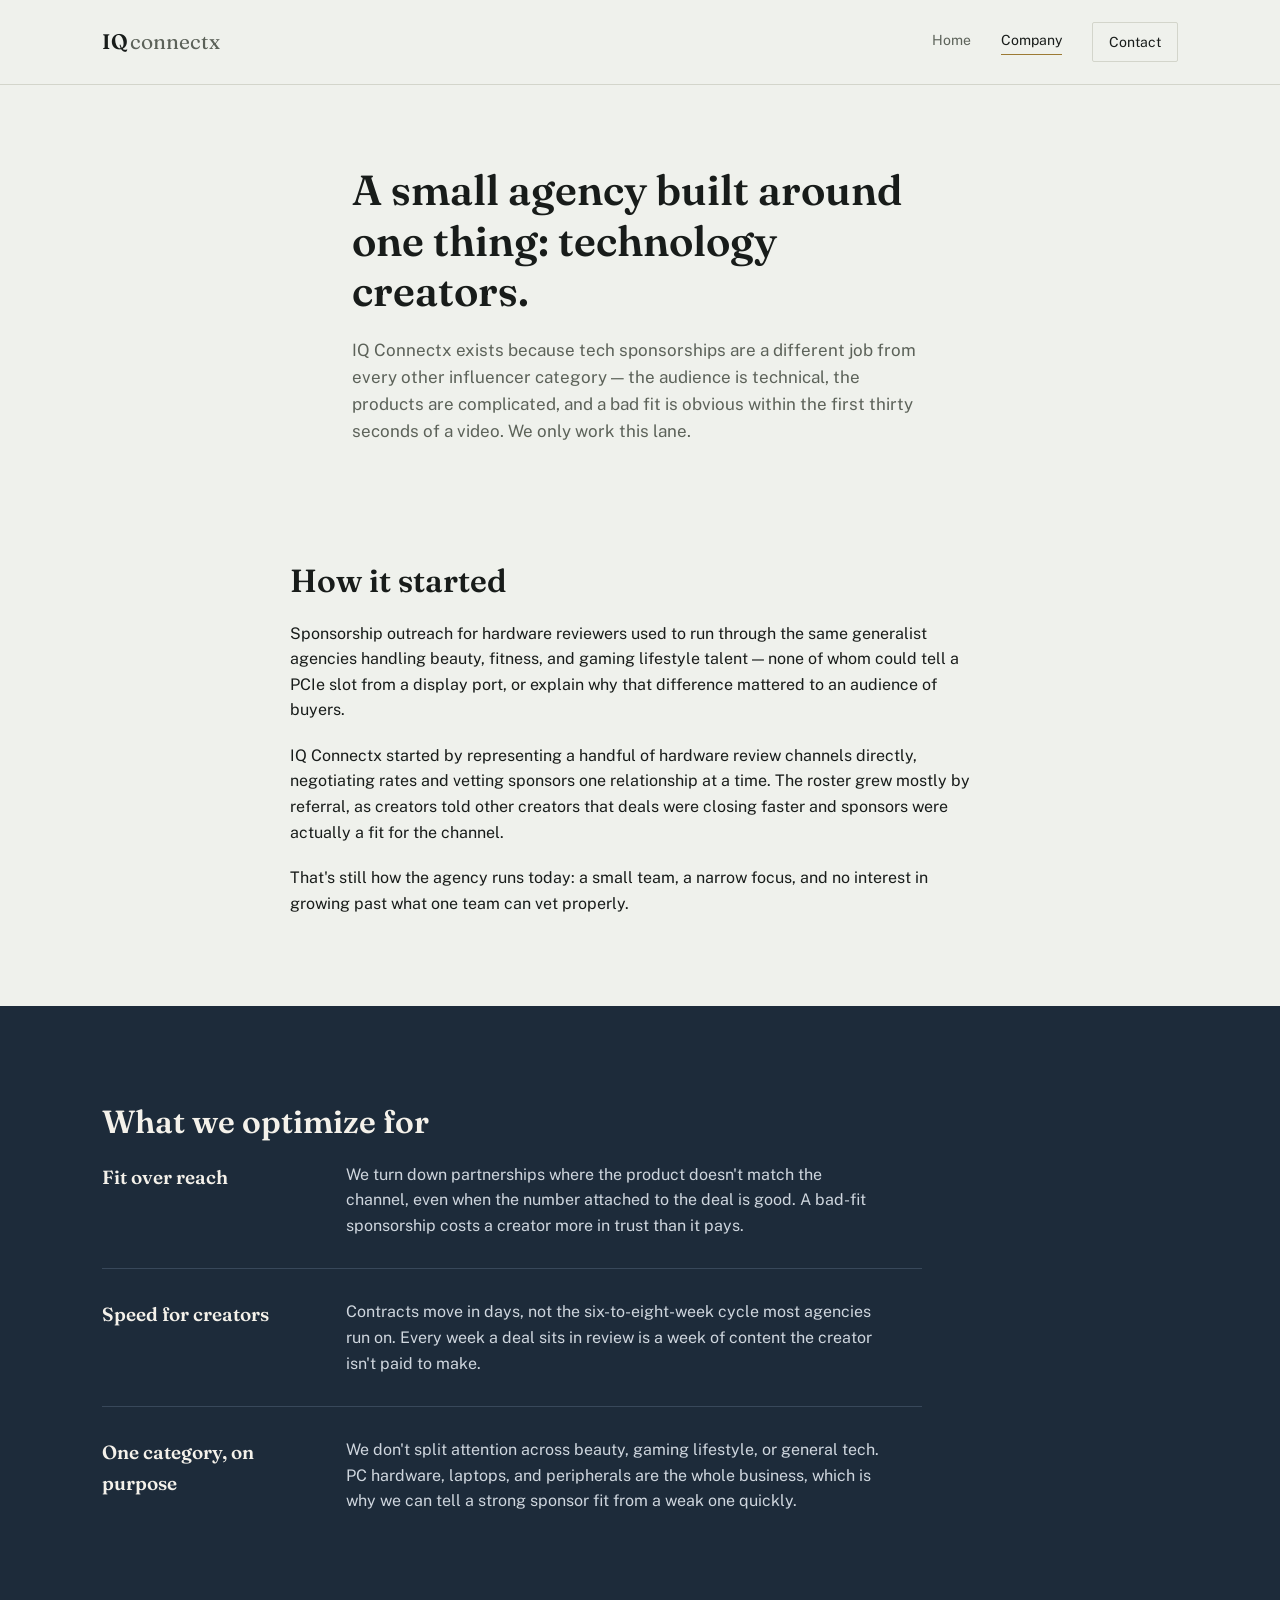
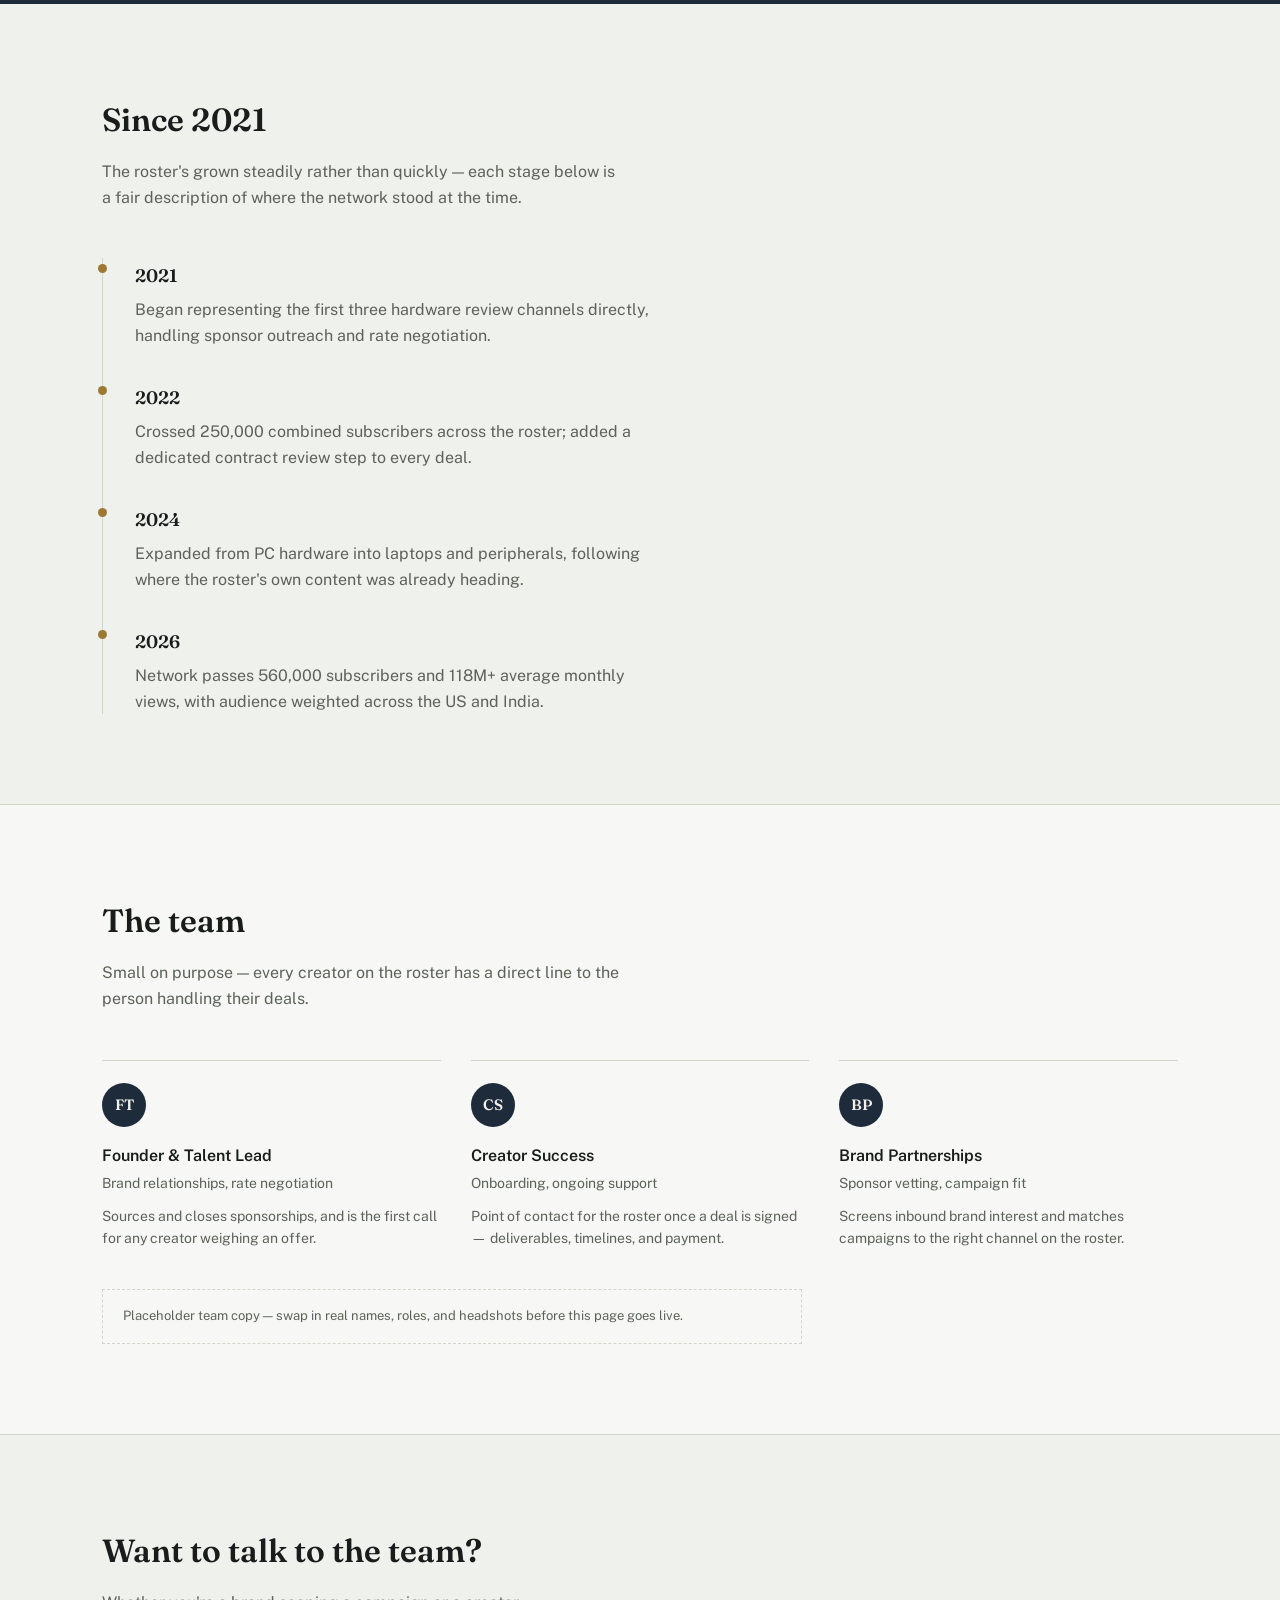
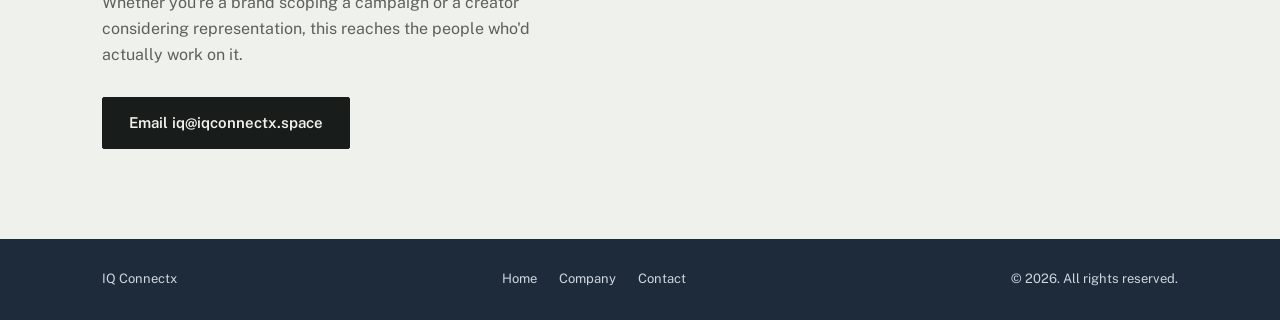
==== company.html @ 3655e23b "Rename company (1).html to company.html" ====
<!DOCTYPE html>
<html lang="en">
<head>
<meta charset="UTF-8">
<meta name="viewport" content="width=device-width, initial-scale=1.0">
<title>Company | IQ Connectx</title>
<link rel="preconnect" href="https://fonts.googleapis.com">
<link rel="preconnect" href="https://fonts.gstatic.com" crossorigin>
<link href="https://fonts.googleapis.com/css2?family=Fraunces:wght@400;500;600;700&family=Public+Sans:wght@400;500;600;700&display=swap" rel="stylesheet">
<link rel="stylesheet" href="style.css">
</head>
<body>

<header>
  <nav>
    <a href="index.html#top" class="wordmark">IQ<span>connectx</span></a>
    <div class="nav-links">
      <a href="index.html" class="nav-link">Home</a>
      <a href="company.html" class="nav-link is-current" aria-current="page">Company</a>
      <a href="#contact" class="nav-link nav-link--cta">Contact</a>
    </div>
  </nav>
</header>

<div class="company-hero">
  <h1>A small agency built around one thing: technology creators.</h1>
  <p>IQ Connectx exists because tech sponsorships are a different job from every other influencer category — the audience is technical, the products are complicated, and a bad fit is obvious within the first thirty seconds of a video. We only work this lane.</p>
</div>

<section class="section" id="story">
  <div class="section-inner story">
    <h2>How it started</h2>
    <p>Sponsorship outreach for hardware reviewers used to run through the same generalist agencies handling beauty, fitness, and gaming lifestyle talent — none of whom could tell a PCIe slot from a display port, or explain why that difference mattered to an audience of buyers.</p>
    <p>IQ Connectx started by representing a handful of hardware review channels directly, negotiating rates and vetting sponsors one relationship at a time. The roster grew mostly by referral, as creators told other creators that deals were closing faster and sponsors were actually a fit for the channel.</p>
    <p>That's still how the agency runs today: a small team, a narrow focus, and no interest in growing past what one team can vet properly.</p>
  </div>
</section>

<section class="section section--navy" id="values">
  <div class="section-inner">
    <h2>What we optimize for</h2>
    <div class="values">
      <div class="value-row">
        <h3>Fit over reach</h3>
        <p>We turn down partnerships where the product doesn't match the channel, even when the number attached to the deal is good. A bad-fit sponsorship costs a creator more in trust than it pays.</p>
      </div>
      <div class="value-row">
        <h3>Speed for creators</h3>
        <p>Contracts move in days, not the six-to-eight-week cycle most agencies run on. Every week a deal sits in review is a week of content the creator isn't paid to make.</p>
      </div>
      <div class="value-row">
        <h3>One category, on purpose</h3>
        <p>We don't split attention across beauty, gaming lifestyle, or general tech. PC hardware, laptops, and peripherals are the whole business, which is why we can tell a strong sponsor fit from a weak one quickly.</p>
      </div>
    </div>
  </div>
</section>

<section class="section" id="timeline">
  <div class="section-inner">
    <h2>Since 2021</h2>
    <p class="section-dek">The roster's grown steadily rather than quickly — each stage below is a fair description of where the network stood at the time.</p>
    <div class="timeline">
      <div class="timeline-row">
        <div class="timeline-year">2021</div>
        <p>Began representing the first three hardware review channels directly, handling sponsor outreach and rate negotiation.</p>
      </div>
      <div class="timeline-row">
        <div class="timeline-year">2022</div>
        <p>Crossed 250,000 combined subscribers across the roster; added a dedicated contract review step to every deal.</p>
      </div>
      <div class="timeline-row">
        <div class="timeline-year">2024</div>
        <p>Expanded from PC hardware into laptops and peripherals, following where the roster's own content was already heading.</p>
      </div>
      <div class="timeline-row">
        <div class="timeline-year">2026</div>
        <p>Network passes 560,000 subscribers and 118M+ average monthly views, with audience weighted across the US and India.</p>
      </div>
    </div>
  </div>
</section>

<section class="section" id="team" style="background: var(--paper-raised); border-top: 1px solid var(--line); border-bottom: 1px solid var(--line);">
  <div class="section-inner">
    <h2>The team</h2>
    <p class="section-dek">Small on purpose — every creator on the roster has a direct line to the person handling their deals.</p>
    <div class="team">
      <div class="team-card">
        <div class="team-avatar">FT</div>
        <h3>Founder &amp; Talent Lead</h3>
        <p class="team-role">Brand relationships, rate negotiation</p>
        <p>Sources and closes sponsorships, and is the first call for any creator weighing an offer.</p>
      </div>
      <div class="team-card">
        <div class="team-avatar">CS</div>
        <h3>Creator Success</h3>
        <p class="team-role">Onboarding, ongoing support</p>
        <p>Point of contact for the roster once a deal is signed — deliverables, timelines, and payment.</p>
      </div>
      <div class="team-card">
        <div class="team-avatar">BP</div>
        <h3>Brand Partnerships</h3>
        <p class="team-role">Sponsor vetting, campaign fit</p>
        <p>Screens inbound brand interest and matches campaigns to the right channel on the roster.</p>
      </div>
    </div>
    <p class="editor-note">Placeholder team copy — swap in real names, roles, and headshots before this page goes live.</p>
  </div>
</section>

<section class="section" id="contact">
  <div class="section-inner">
    <h2>Want to talk to the team?</h2>
    <p class="contact-sub">Whether you're a brand scoping a campaign or a creator considering representation, this reaches the people who'd actually work on it.</p>
    <a class="button" href="mailto:iq@iqconnectx.space">Email iq@iqconnectx.space</a>
  </div>
</section>

<footer>
  <div class="footer-inner">
    <span>IQ Connectx</span>
    <div class="footer-links">
      <a href="index.html">Home</a>
      <a href="company.html">Company</a>
      <a href="#contact">Contact</a>
    </div>
    <span>© 2026. All rights reserved.</span>
  </div>
</footer>

</body>
</html>
---- style.css ----
* {
  margin: 0;
  padding: 0;
  box-sizing: border-box;
}

:root {
  --paper: #eff1ec;
  --paper-raised: #f7f8f5;
  --ink: #181c1a;
  --ink-muted: #5c6259;
  --navy: #1d2b3a;
  --navy-text: #cfd6de;
  --gold: #9c7a34;
  --line: #d3d5cb;
  --line-on-navy: #38485a;

  --font-display: 'Fraunces', serif;
  --font-body: 'Public Sans', sans-serif;
}

@media (prefers-reduced-motion: reduce) {
  * { animation: none !important; transition: none !important; }
}

html {
  scroll-behavior: smooth;
}

body {
  font-family: var(--font-body);
  background: var(--paper);
  color: var(--ink);
  line-height: 1.6;
  font-size: 16px;
}

a { color: inherit; }

img { max-width: 100%; display: block; }

/* ---------- Header / Nav ---------- */

header {
  padding: 22px 8%;
  border-bottom: 1px solid var(--line);
  background: var(--paper);
}

nav {
  display: flex;
  justify-content: space-between;
  align-items: center;
  max-width: 1180px;
  margin: 0 auto;
}

.wordmark {
  font-family: var(--font-display);
  font-weight: 600;
  font-size: 21px;
  text-decoration: none;
  color: var(--ink);
}

.wordmark span {
  color: var(--ink-muted);
  font-weight: 400;
  margin-left: 2px;
}

.nav-links {
  display: flex;
  align-items: center;
  gap: 30px;
}

.nav-link {
  text-decoration: none;
  font-size: 14px;
  color: var(--ink-muted);
  padding-bottom: 3px;
  border-bottom: 1px solid transparent;
  transition: color 0.15s ease, border-color 0.15s ease;
}

.nav-link:hover {
  color: var(--ink);
}

.nav-link.is-current {
  color: var(--ink);
  border-bottom-color: var(--gold);
}

.nav-link--cta {
  color: var(--ink);
  border: 1px solid var(--line);
  padding: 8px 16px;
  border-radius: 2px;
}

.nav-link--cta:hover {
  border-color: var(--gold);
  color: var(--ink);
}

/* ---------- Buttons ---------- */

.button {
  display: inline-block;
  background: var(--ink);
  color: var(--paper);
  padding: 13px 26px;
  border-radius: 2px;
  text-decoration: none;
  font-weight: 600;
  font-size: 15px;
  border: 1px solid var(--ink);
  transition: background 0.15s ease, color 0.15s ease;
}

.button:hover {
  background: transparent;
  color: var(--ink);
}

.button--on-navy {
  background: var(--gold);
  color: var(--navy);
  border-color: var(--gold);
}

.button--on-navy:hover {
  background: transparent;
  color: var(--gold);
}

.button--ghost {
  background: transparent;
  border: 1px solid var(--line);
  color: var(--ink);
}

.button--ghost:hover {
  border-color: var(--gold);
  background: transparent;
  color: var(--ink);
}

/* ---------- Hero ---------- */

.hero {
  max-width: 1180px;
  margin: 0 auto;
  padding: 80px 8% 96px;
  display: grid;
  grid-template-columns: 1.1fr 0.9fr;
  gap: 64px;
  align-items: start;
}

.hero-copy h1 {
  font-family: var(--font-display);
  font-size: 46px;
  line-height: 1.18;
  font-weight: 600;
  margin-bottom: 22px;
  max-width: 18ch;
}

.hero-sub {
  font-size: 17px;
  color: var(--ink-muted);
  max-width: 46ch;
  margin-bottom: 32px;
}

.hero-actions {
  display: flex;
  gap: 14px;
  flex-wrap: wrap;
}

/* ---------- Snapshot card (hero, right column) ---------- */

.snapshot-card {
  background: var(--paper-raised);
  border: 1px solid var(--line);
  border-top: 4px solid var(--gold);
}

.snapshot-head {
  display: flex;
  justify-content: space-between;
  align-items: baseline;
  padding: 18px 22px 14px;
  border-bottom: 1px solid var(--line);
}

.snapshot-head h2 {
  font-family: var(--font-body);
  font-size: 15px;
  font-weight: 600;
}

.snapshot-head span {
  font-size: 12px;
  color: var(--ink-muted);
}

.snapshot-figure {
  padding: 22px 22px 6px;
}

.snapshot-figure strong {
  display: block;
  font-family: var(--font-display);
  font-size: 44px;
  font-weight: 600;
  line-height: 1;
}

.snapshot-figure span {
  display: block;
  margin-top: 8px;
  font-size: 13px;
  color: var(--ink-muted);
}

.snapshot-rows {
  list-style: none;
  padding: 6px 22px 20px;
}

.snapshot-rows li {
  display: flex;
  justify-content: space-between;
  gap: 16px;
  padding: 11px 0;
  border-bottom: 1px solid var(--line);
  font-size: 14px;
}

.snapshot-rows li:last-child {
  border-bottom: none;
}

.snapshot-rows span:first-child {
  color: var(--ink-muted);
}

.snapshot-rows span:last-child {
  text-align: right;
  font-weight: 500;
  max-width: 22ch;
}

/* ---------- Sections (shared) ---------- */

.section {
  padding: 90px 8%;
}

.section-inner {
  max-width: 1180px;
  margin: 0 auto;
}

.section h2 {
  font-family: var(--font-display);
  font-size: 32px;
  font-weight: 600;
  max-width: 26ch;
  margin-bottom: 14px;
}

.section-dek {
  color: var(--ink-muted);
  max-width: 52ch;
  margin-bottom: 48px;
}

.section--navy {
  background: var(--navy);
  color: var(--navy-text);
}

.section--navy h2 {
  color: #f4f1ea;
}

.section--navy .section-dek {
  color: var(--navy-text);
}

/* ---------- Split panels: for brands / for creators ---------- */

.split {
  display: grid;
  grid-template-columns: 1fr 1fr;
  border: 1px solid var(--line);
}

.split-panel {
  padding: 44px 40px;
}

.split-panel--paper {
  background: var(--paper-raised);
}

.split-panel--navy {
  background: var(--navy);
  color: var(--navy-text);
  border-left: 1px solid var(--line);
}

.split-panel h3 {
  font-family: var(--font-display);
  font-size: 21px;
  font-weight: 600;
  margin-bottom: 14px;
}

.split-panel--navy h3 {
  color: #f4f1ea;
}

.split-panel p {
  font-size: 15px;
  color: var(--ink-muted);
  max-width: 40ch;
}

.split-panel--navy p {
  color: var(--navy-text);
}

.split-note {
  margin-top: 28px;
  font-size: 15px;
  color: var(--ink-muted);
  max-width: 64ch;
}

/* ---------- Benchmark bars ---------- */

.bench {
  max-width: 780px;
}

.bench-row {
  display: grid;
  grid-template-columns: 160px 1fr 220px;
  align-items: center;
  gap: 22px;
  padding: 18px 0;
  border-bottom: 1px solid var(--line);
}

.bench-label {
  font-size: 14px;
  color: var(--ink-muted);
}

.bench-track {
  height: 6px;
  background: var(--paper-raised);
  border: 1px solid var(--line);
}

.bench-fill {
  height: 100%;
  width: var(--value);
  background: var(--ink);
}

.bench-value {
  font-size: 14px;
  text-align: right;
  font-weight: 500;
}

/* ---------- About teaser band (index) ---------- */

.about-teaser {
  display: grid;
  grid-template-columns: 1.2fr 0.8fr;
  gap: 48px;
  align-items: center;
}

.about-teaser p {
  color: var(--navy-text);
  max-width: 52ch;
  margin-bottom: 26px;
}

.about-teaser h2 {
  margin-bottom: 20px;
}

/* ---------- Contact ---------- */

.contact-sub {
  color: var(--ink-muted);
  max-width: 44ch;
  margin-bottom: 30px;
}

/* ---------- Footer ---------- */

footer {
  background: var(--navy);
  color: var(--navy-text);
  padding: 30px 8%;
}

.footer-inner {
  max-width: 1180px;
  margin: 0 auto;
  display: flex;
  justify-content: space-between;
  align-items: center;
  flex-wrap: wrap;
  gap: 12px;
  font-size: 13px;
}

.footer-links {
  display: flex;
  gap: 22px;
}

.footer-links a {
  text-decoration: none;
  color: var(--navy-text);
}

.footer-links a:hover {
  color: #f4f1ea;
}

/* ---------- Company page: hero ---------- */

.company-hero {
  max-width: 780px;
  margin: 0 auto;
  padding: 80px 8% 20px;
  text-align: left;
}

.company-hero h1 {
  font-family: var(--font-display);
  font-size: 42px;
  font-weight: 600;
  line-height: 1.2;
  margin-bottom: 20px;
}

.company-hero p {
  font-size: 17px;
  color: var(--ink-muted);
  max-width: 58ch;
}

/* ---------- Story ---------- */

.story {
  max-width: 700px;
}

.story p {
  margin-bottom: 20px;
  font-size: 16px;
}

.story p:last-child {
  margin-bottom: 0;
}

/* ---------- Values ---------- */

.values {
  display: grid;
  gap: 30px;
  max-width: 820px;
}

.value-row {
  display: grid;
  grid-template-columns: 220px 1fr;
  gap: 24px;
  padding-bottom: 30px;
  border-bottom: 1px solid var(--line-on-navy);
}

.value-row:last-child {
  border-bottom: none;
  padding-bottom: 0;
}

.value-row h3 {
  font-family: var(--font-display);
  font-size: 19px;
  font-weight: 600;
  color: #f4f1ea;
}

.value-row p {
  color: var(--navy-text);
  max-width: 54ch;
}

/* ---------- Timeline ---------- */

.timeline {
  max-width: 720px;
  border-left: 1px solid var(--line);
}

.timeline-row {
  position: relative;
  padding: 4px 0 32px 32px;
}

.timeline-row::before {
  content: "";
  position: absolute;
  left: -5px;
  top: 6px;
  width: 9px;
  height: 9px;
  background: var(--gold);
  border-radius: 50%;
}

.timeline-row:last-child {
  padding-bottom: 0;
}

.timeline-year {
  font-family: var(--font-display);
  font-size: 18px;
  font-weight: 600;
  margin-bottom: 6px;
}

.timeline-row p {
  color: var(--ink-muted);
  max-width: 52ch;
}

/* ---------- Team ---------- */

.team {
  display: grid;
  grid-template-columns: repeat(3, 1fr);
  gap: 30px;
}

.team-card {
  border-top: 1px solid var(--line);
  padding-top: 22px;
}

.team-avatar {
  width: 44px;
  height: 44px;
  border-radius: 50%;
  background: var(--navy);
  color: #f4f1ea;
  font-family: var(--font-display);
  font-weight: 600;
  font-size: 15px;
  display: flex;
  align-items: center;
  justify-content: center;
  margin-bottom: 16px;
}

.team-card h3 {
  font-size: 16px;
  font-weight: 600;
  margin-bottom: 4px;
}

.team-role {
  font-size: 13px;
  color: var(--gold);
  margin-bottom: 10px;
}

.team-card p {
  font-size: 14px;
  color: var(--ink-muted);
}

.editor-note {
  margin-top: 40px;
  padding: 16px 20px;
  border: 1px dashed var(--line);
  font-size: 13px;
  color: var(--ink-muted);
  max-width: 700px;
}

/* ---------- Mobile ---------- */

@media (max-width: 860px) {
  .hero {
    grid-template-columns: 1fr;
    padding-top: 56px;
  }

  .hero-copy h1 {
    font-size: 33px;
    max-width: none;
  }

  .split {
    grid-template-columns: 1fr;
  }

  .split-panel--navy {
    border-left: none;
    border-top: 1px solid var(--line);
  }

  .about-teaser {
    grid-template-columns: 1fr;
  }

  .bench-row {
    grid-template-columns: 1fr 1fr;
    row-gap: 8px;
  }

  .bench-track {
    grid-column: 1 / -1;
  }

  .value-row {
    grid-template-columns: 1fr;
    gap: 8px;
  }

  .team {
    grid-template-columns: 1fr;
  }

  .footer-inner {
    flex-direction: column;
    align-items: flex-start;
  }

  nav {
    flex-wrap: wrap;
    gap: 14px;
  }

  .nav-links {
    gap: 18px;
  }
}
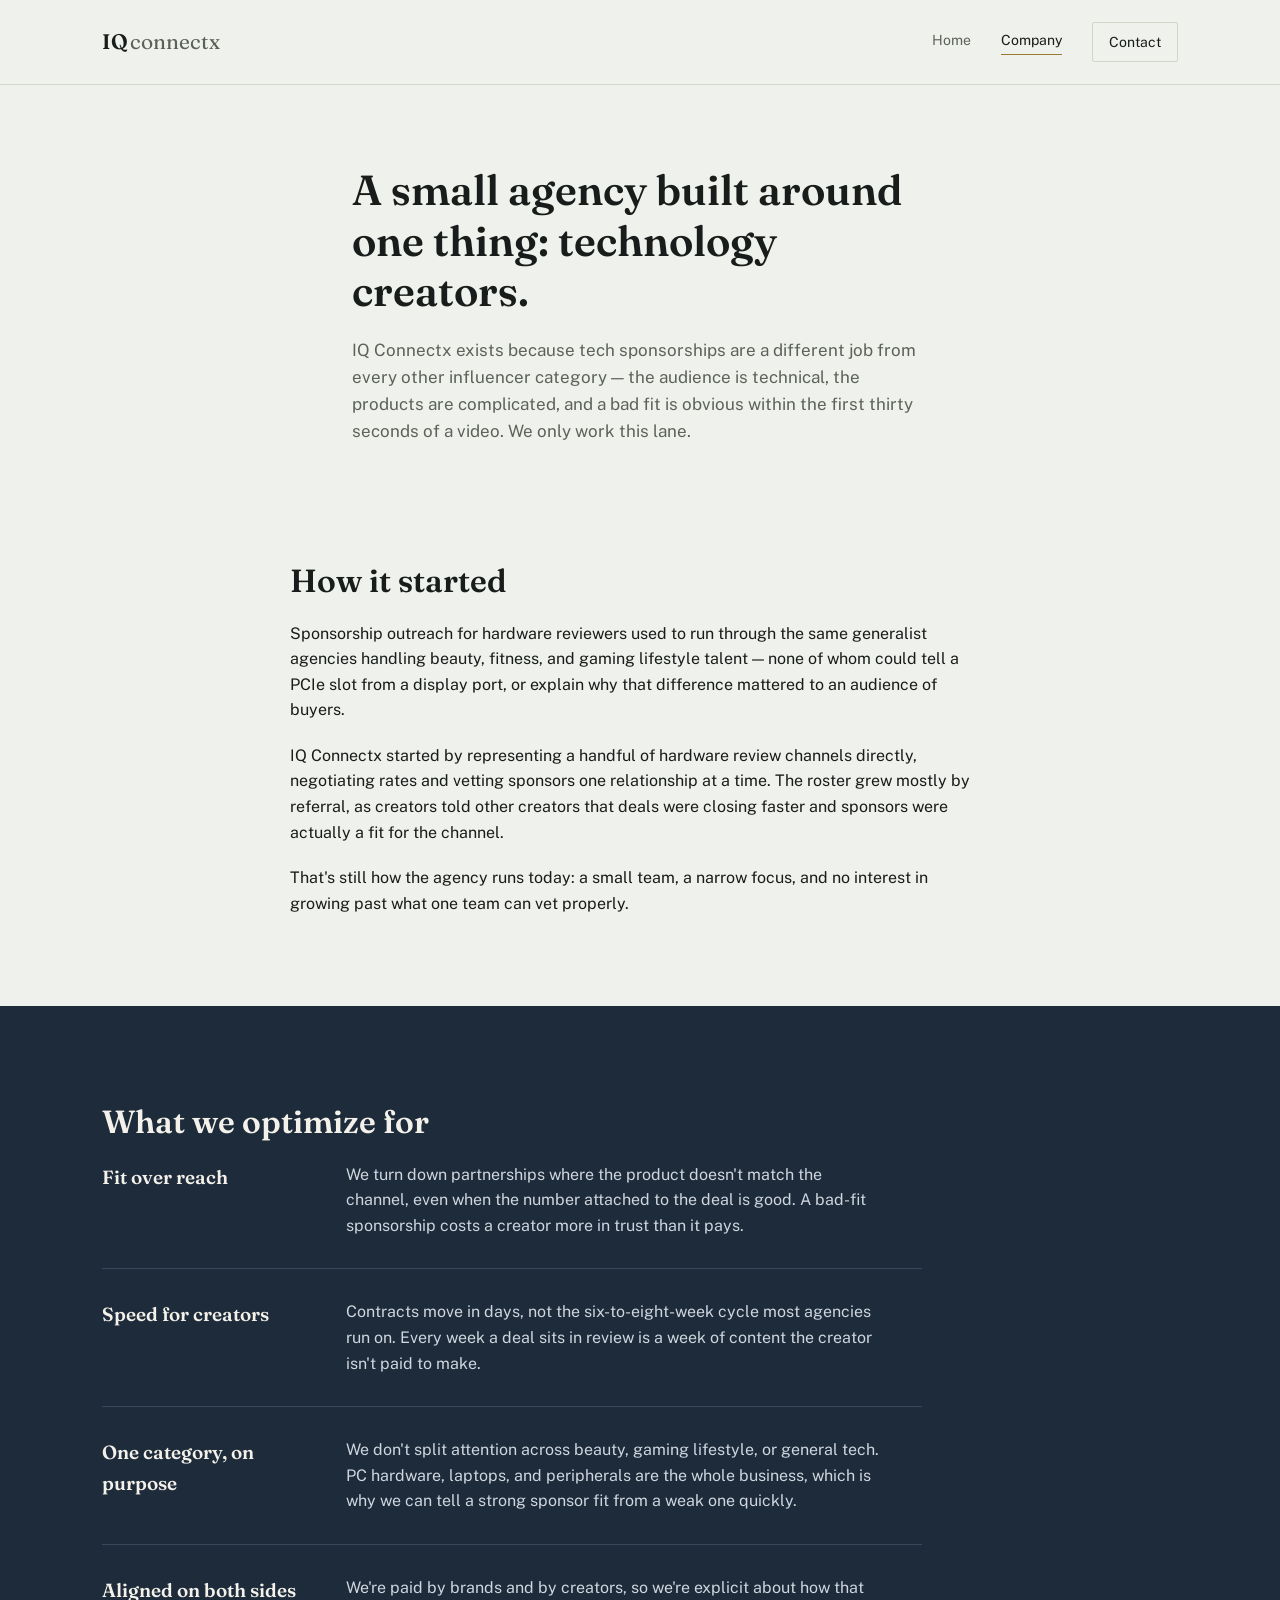
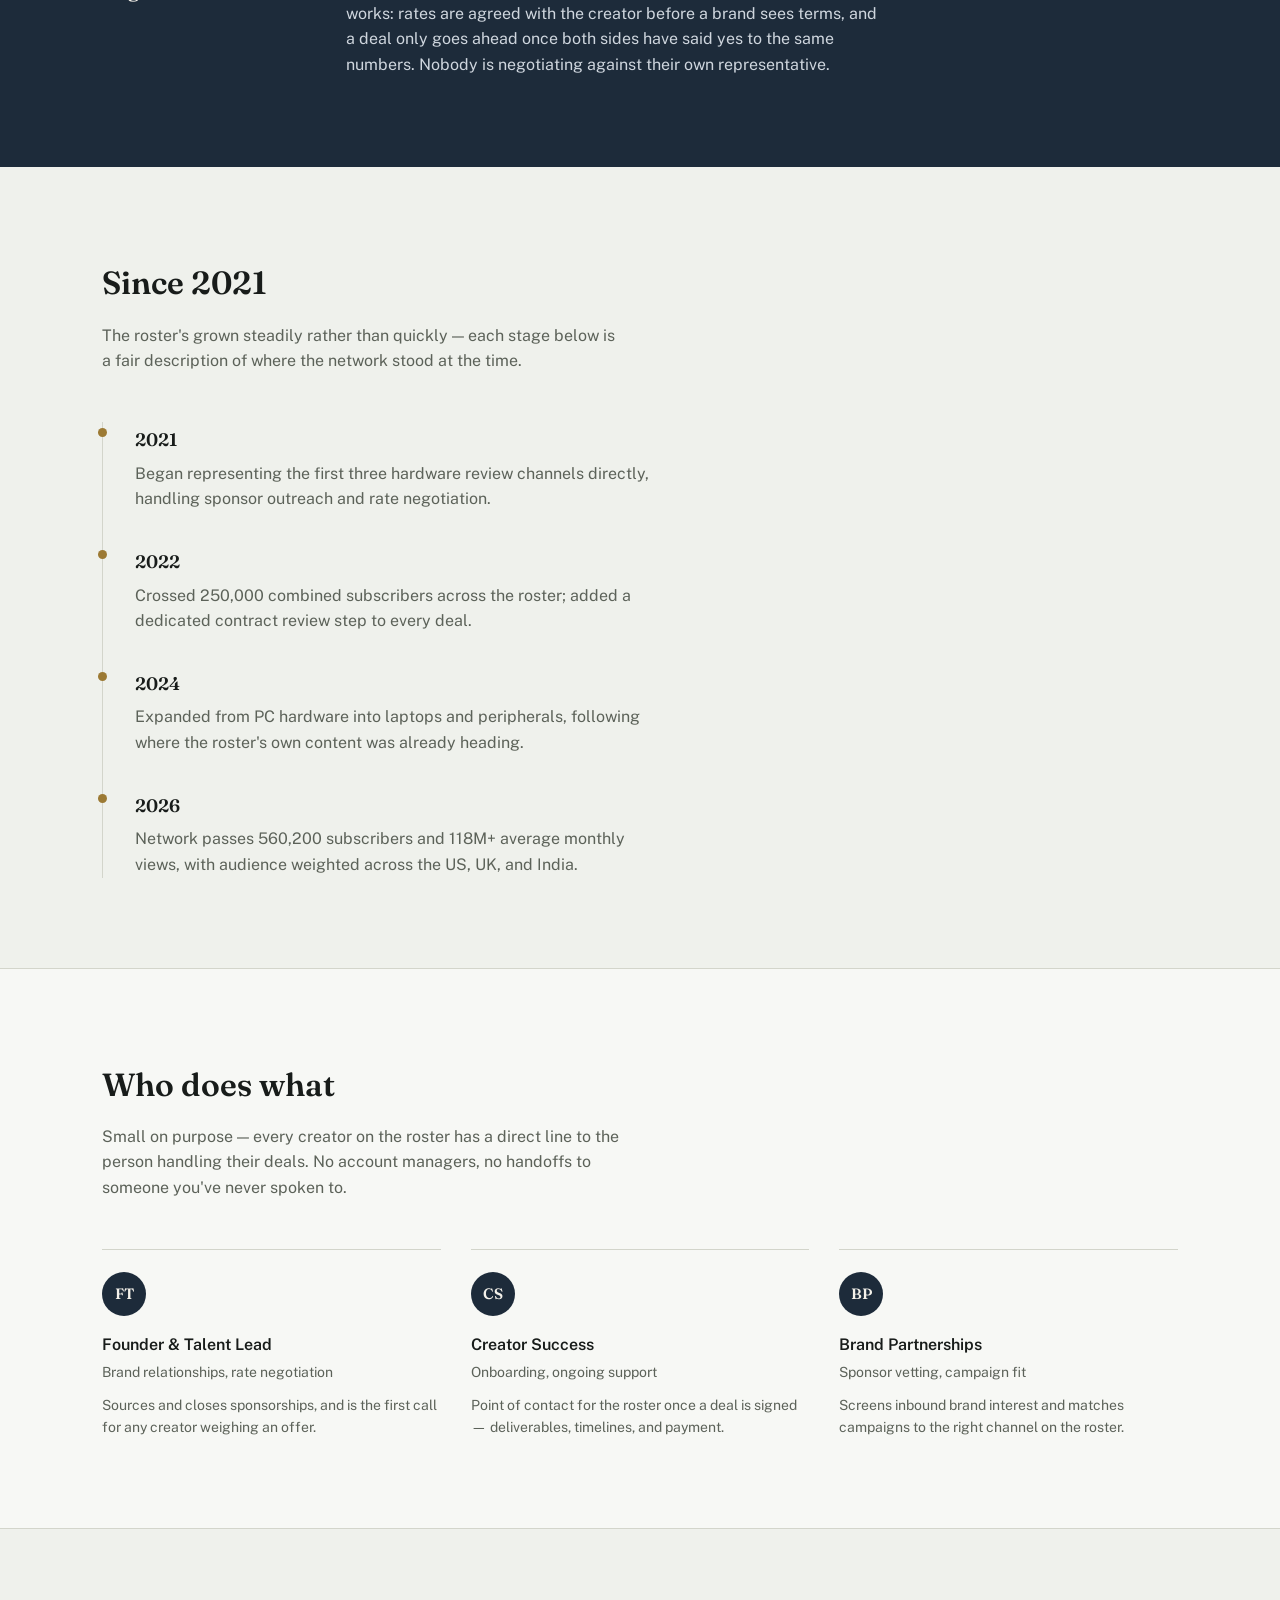
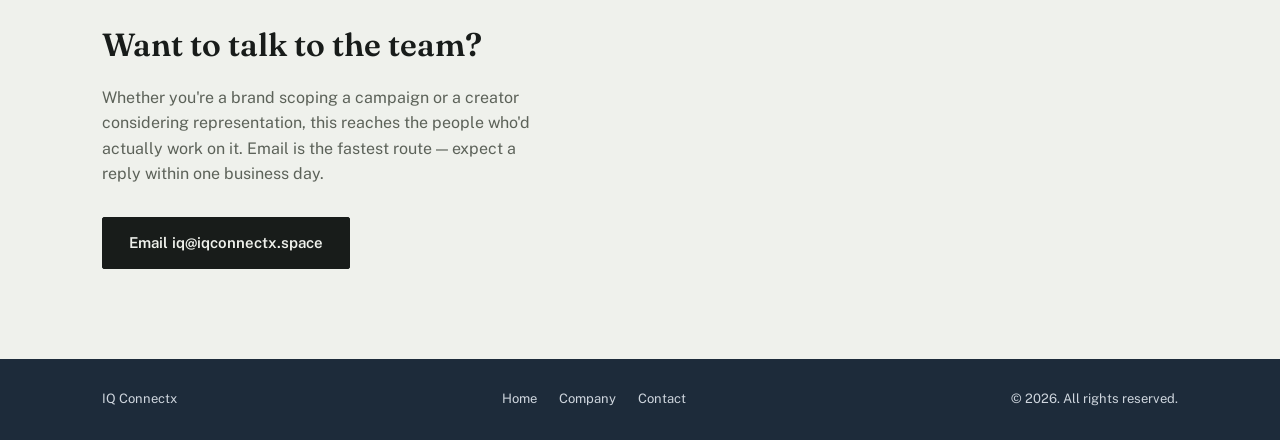
==== commit 79c3655d: "Update company.html" ====
--- a/company.html
+++ b/company.html
@@ -4,6 +4,7 @@
 <meta charset="UTF-8">
 <meta name="viewport" content="width=device-width, initial-scale=1.0">
 <title>Company | IQ Connectx</title>
+<meta name="description" content="IQ Connectx is a specialist agency representing PC hardware, laptop, and peripheral creators — brand partnerships, rate negotiation, and contract review.">
 <link rel="preconnect" href="https://fonts.googleapis.com">
 <link rel="preconnect" href="https://fonts.gstatic.com" crossorigin>
 <link href="https://fonts.googleapis.com/css2?family=Fraunces:wght@400;500;600;700&family=Public+Sans:wght@400;500;600;700&display=swap" rel="stylesheet">
@@ -52,6 +53,10 @@
         <h3>One category, on purpose</h3>
         <p>We don't split attention across beauty, gaming lifestyle, or general tech. PC hardware, laptops, and peripherals are the whole business, which is why we can tell a strong sponsor fit from a weak one quickly.</p>
       </div>
+      <div class="value-row">
+        <h3>Aligned on both sides</h3>
+        <p>We're paid by brands and by creators, so we're explicit about how that works: rates are agreed with the creator before a brand sees terms, and a deal only goes ahead once both sides have said yes to the same numbers. Nobody is negotiating against their own representative.</p>
+      </div>
     </div>
   </div>
 </section>
@@ -75,7 +80,7 @@
       </div>
       <div class="timeline-row">
         <div class="timeline-year">2026</div>
-        <p>Network passes 560,000 subscribers and 118M+ average monthly views, with audience weighted across the US and India.</p>
+        <p>Network passes 560,200 subscribers and 118M+ average monthly views, with audience weighted across the US, UK, and India.</p>
       </div>
     </div>
   </div>
@@ -83,8 +88,8 @@
 
 <section class="section" id="team" style="background: var(--paper-raised); border-top: 1px solid var(--line); border-bottom: 1px solid var(--line);">
   <div class="section-inner">
-    <h2>The team</h2>
-    <p class="section-dek">Small on purpose — every creator on the roster has a direct line to the person handling their deals.</p>
+    <h2>Who does what</h2>
+    <p class="section-dek">Small on purpose — every creator on the roster has a direct line to the person handling their deals. No account managers, no handoffs to someone you've never spoken to.</p>
     <div class="team">
       <div class="team-card">
         <div class="team-avatar">FT</div>
@@ -105,14 +110,13 @@
         <p>Screens inbound brand interest and matches campaigns to the right channel on the roster.</p>
       </div>
     </div>
-    <p class="editor-note">Placeholder team copy — swap in real names, roles, and headshots before this page goes live.</p>
   </div>
 </section>
 
 <section class="section" id="contact">
   <div class="section-inner">
     <h2>Want to talk to the team?</h2>
-    <p class="contact-sub">Whether you're a brand scoping a campaign or a creator considering representation, this reaches the people who'd actually work on it.</p>
+    <p class="contact-sub">Whether you're a brand scoping a campaign or a creator considering representation, this reaches the people who'd actually work on it. Email is the fastest route — expect a reply within one business day.</p>
     <a class="button" href="mailto:iq@iqconnectx.space">Email iq@iqconnectx.space</a>
   </div>
 </section>
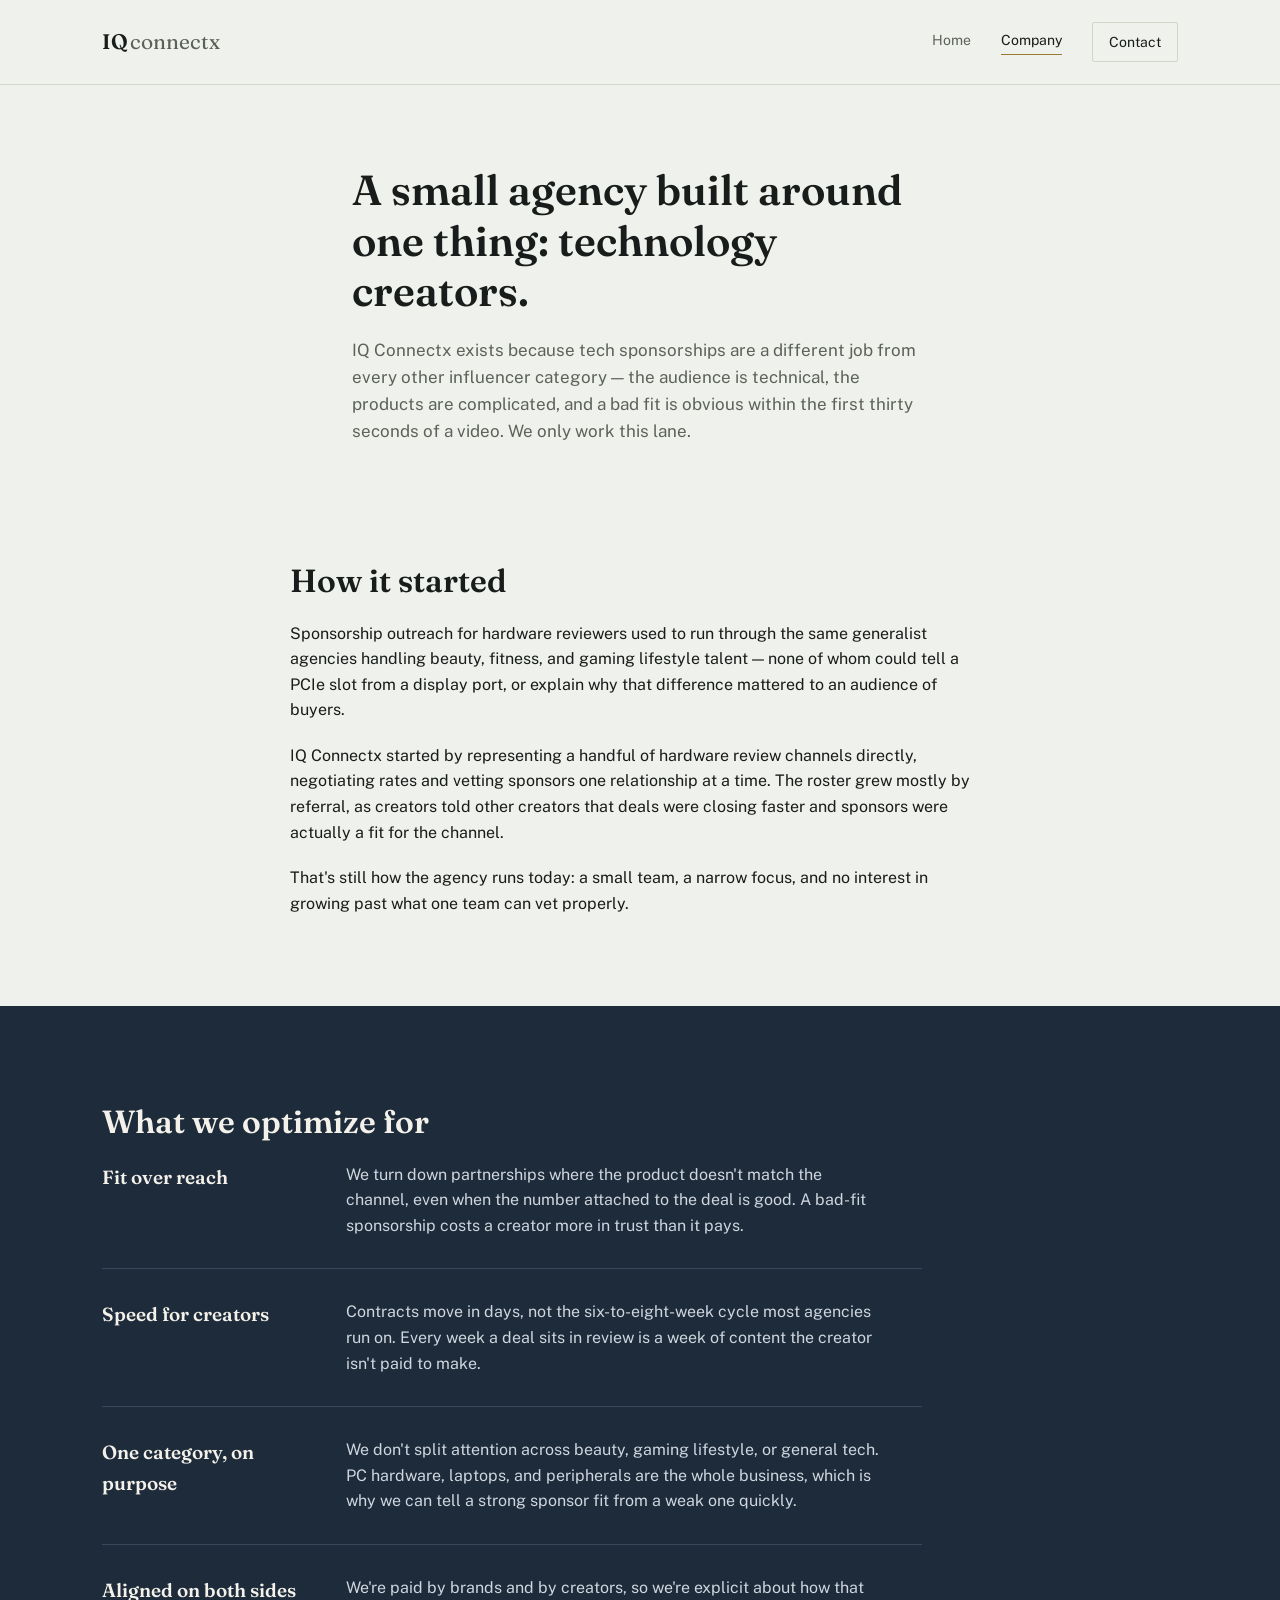
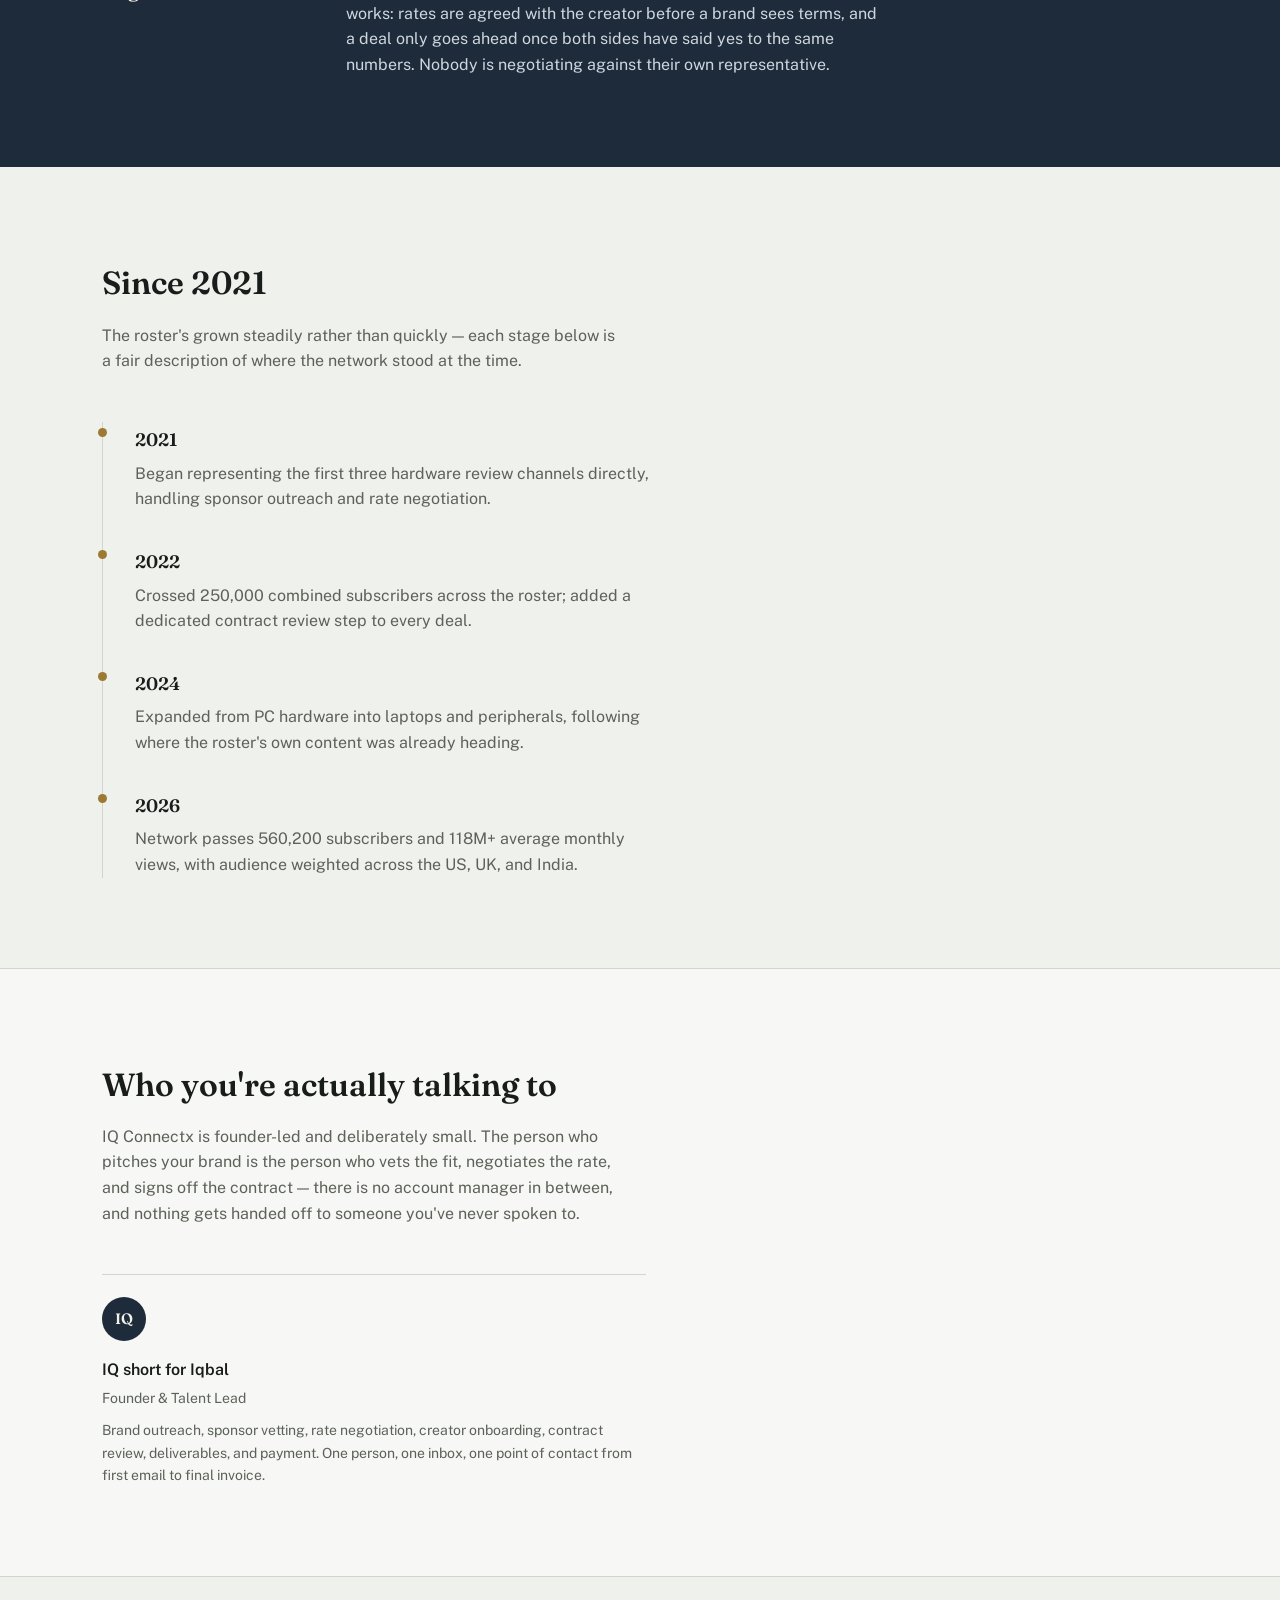
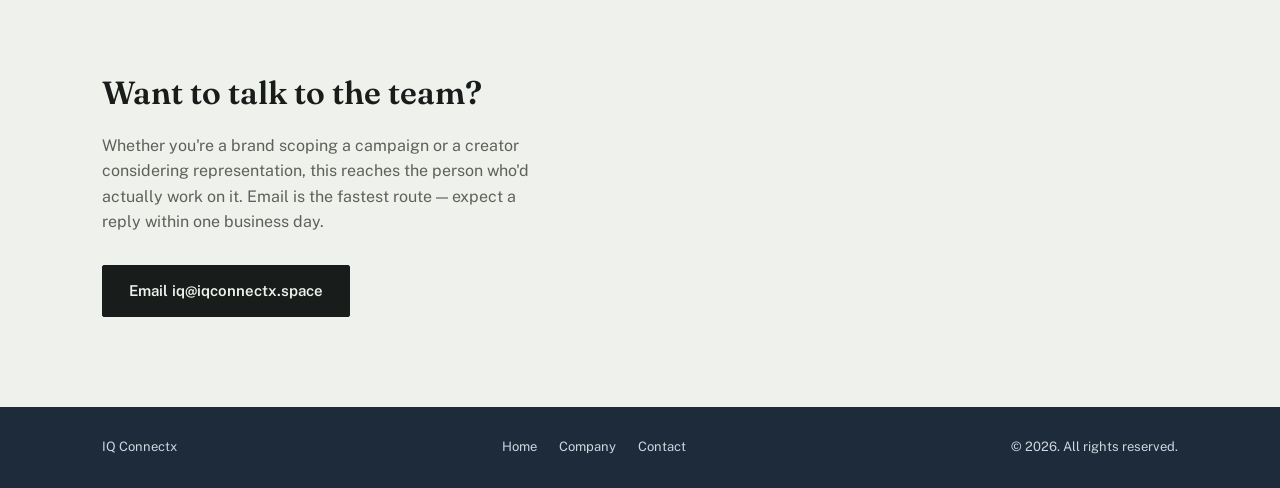
==== commit 23f7c8b4: "Update company.html" ====
--- a/company.html
+++ b/company.html
@@ -88,26 +88,14 @@
 
 <section class="section" id="team" style="background: var(--paper-raised); border-top: 1px solid var(--line); border-bottom: 1px solid var(--line);">
   <div class="section-inner">
-    <h2>Who does what</h2>
-    <p class="section-dek">Small on purpose — every creator on the roster has a direct line to the person handling their deals. No account managers, no handoffs to someone you've never spoken to.</p>
-    <div class="team">
+    <h2>Who you're actually talking to</h2>
+    <p class="section-dek">IQ Connectx is founder-led and deliberately small. The person who pitches your brand is the person who vets the fit, negotiates the rate, and signs off the contract — there is no account manager in between, and nothing gets handed off to someone you've never spoken to.</p>
+    <div class="team" style="grid-template-columns: 1fr; max-width: 34rem;">
       <div class="team-card">
-        <div class="team-avatar">FT</div>
-        <h3>Founder &amp; Talent Lead</h3>
-        <p class="team-role">Brand relationships, rate negotiation</p>
-        <p>Sources and closes sponsorships, and is the first call for any creator weighing an offer.</p>
-      </div>
-      <div class="team-card">
-        <div class="team-avatar">CS</div>
-        <h3>Creator Success</h3>
-        <p class="team-role">Onboarding, ongoing support</p>
-        <p>Point of contact for the roster once a deal is signed — deliverables, timelines, and payment.</p>
-      </div>
-      <div class="team-card">
-        <div class="team-avatar">BP</div>
-        <h3>Brand Partnerships</h3>
-        <p class="team-role">Sponsor vetting, campaign fit</p>
-        <p>Screens inbound brand interest and matches campaigns to the right channel on the roster.</p>
+        <div class="team-avatar">IQ</div>
+        <h3>IQ short for Iqbal </h3>
+        <p class="team-role">Founder &amp; Talent Lead</p>
+        <p>Brand outreach, sponsor vetting, rate negotiation, creator onboarding, contract review, deliverables, and payment. One person, one inbox, one point of contact from first email to final invoice.</p>
       </div>
     </div>
   </div>
@@ -116,7 +104,7 @@
 <section class="section" id="contact">
   <div class="section-inner">
     <h2>Want to talk to the team?</h2>
-    <p class="contact-sub">Whether you're a brand scoping a campaign or a creator considering representation, this reaches the people who'd actually work on it. Email is the fastest route — expect a reply within one business day.</p>
+    <p class="contact-sub">Whether you're a brand scoping a campaign or a creator considering representation, this reaches the person who'd actually work on it. Email is the fastest route — expect a reply within one business day.</p>
     <a class="button" href="mailto:iq@iqconnectx.space">Email iq@iqconnectx.space</a>
   </div>
 </section>
